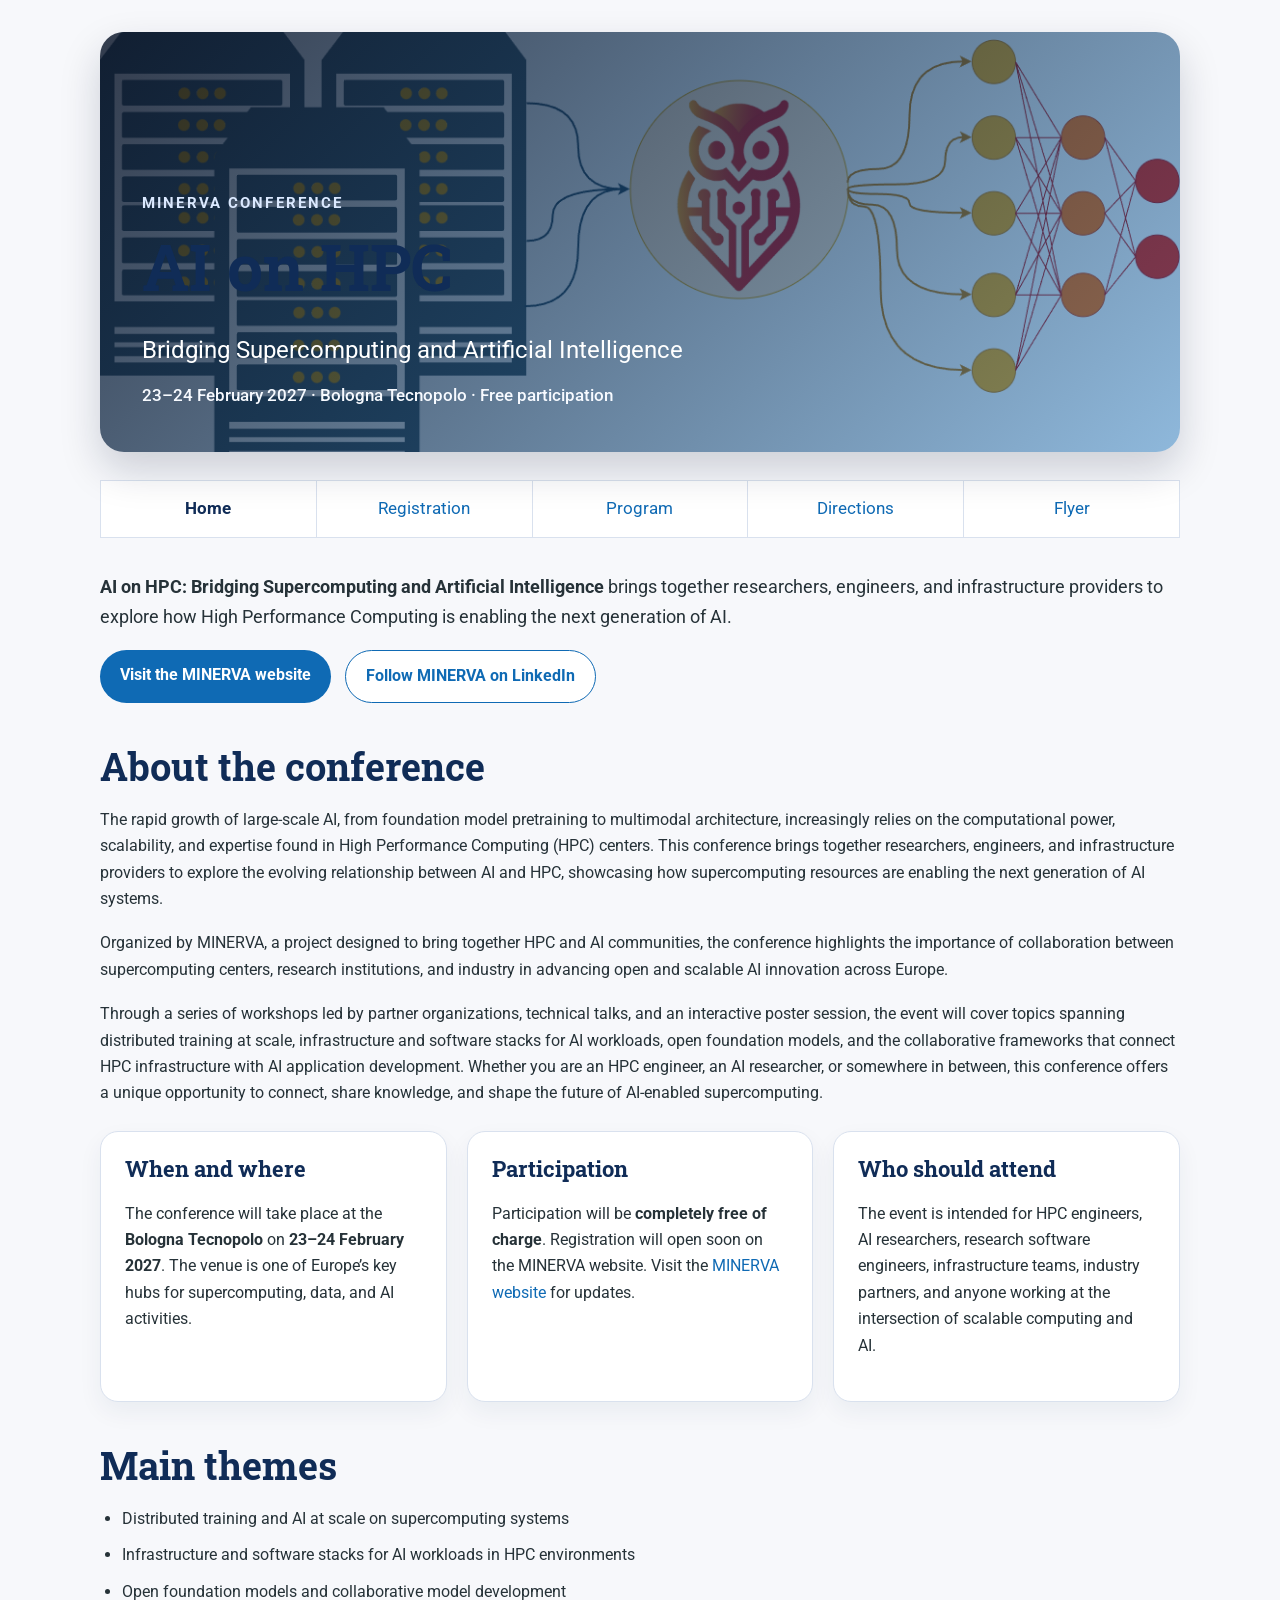
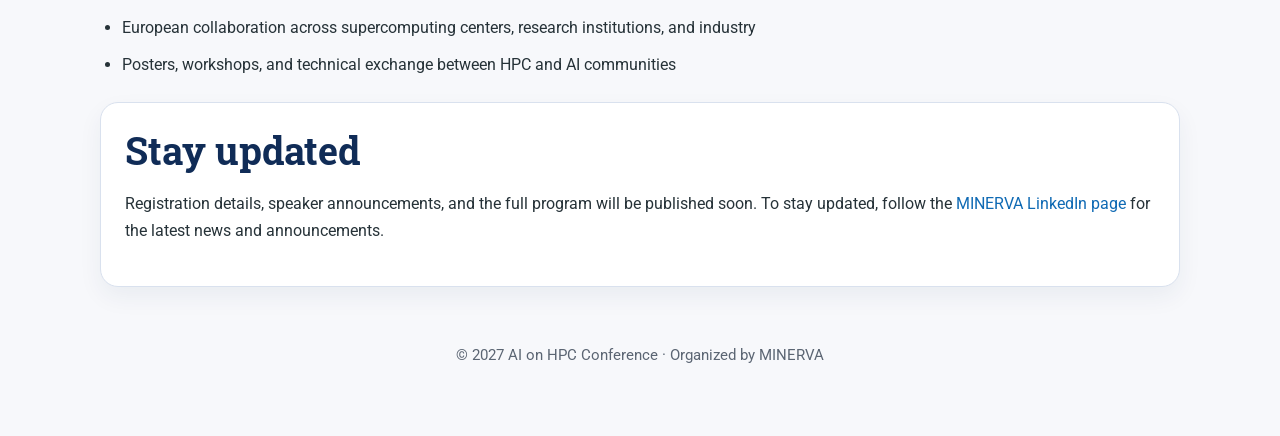
==== index.html @ fa5a1394 "first commit" ====
<!DOCTYPE html>
<html lang="en">
<head>
    <base href=".">
    <meta charset="utf-8">
    <meta name="viewport" content="width=device-width, initial-scale=1">
    <link rel="shortcut icon" type="image/png" href="assets/favicon.png">
    <link rel="stylesheet" type="text/css" media="all" href="assets/main.css">
    <meta name="description" content="AI on HPC: Bridging Supercomputing and Artificial Intelligence, a MINERVA conference at the Bologna Tecnopolo on 23–24 February 2027.">
    <meta name="resource-type" content="document">
    <meta name="distribution" content="global">
    <meta name="keywords" content="AI, HPC, supercomputing, MINERVA, conference, Bologna Tecnopolo">
    <title>AI on HPC: Bridging Supercomputing and Artificial Intelligence</title>
</head>
<body>

    <div class="banner">
        <img src="assets/final.png" alt="AI on HPC conference visual">
        <div class="banner-overlay">
            <p class="eyebrow">MINERVA Conference</p>
            <h1>AI on HPC</h1>
            <p class="tagline">Bridging Supercomputing and Artificial Intelligence</p>
            <p class="banner-meta">23–24 February 2027 · Bologna Tecnopolo · Free participation</p>
        </div>
    </div>

    <table class="navigation" aria-label="Main navigation">
        <tr>
            <td class="navigation">
                <a class="current" title="Conference Home Page" href=".">Home</a>
            </td>
            <td class="navigation">
                <a title="Registration information" href="registration">Registration</a>
            </td>
            <td class="navigation">
                <a title="Conference Program" href="program">Program</a>
            </td>
            <td class="navigation">
                <a title="Directions to the Conference" href="directions">Directions</a>
            </td>
            <td class="navigation">
                <a title="Conference Flyer" href="flyer">Flyer</a>
            </td>
        </tr>
    </table>

    <section class="hero-copy">
        <p class="lead">
            <strong>AI on HPC: Bridging Supercomputing and Artificial Intelligence</strong> brings together researchers,
            engineers, and infrastructure providers to explore how High Performance Computing is enabling the next generation of AI.
        </p>
        <div class="button-row">
            <a class="button" target="_blank" rel="noopener noreferrer" href="https://minerva4ai.eu/">Visit the MINERVA website</a>
            <a class="button button-secondary" target="_blank" rel="noopener noreferrer" href="https://www.linkedin.com/company/minerva-european-support-centre-for-scalable-ai-research-and-deployment/">Follow MINERVA on LinkedIn</a>
        </div>
    </section>

    <section>
        <h2>About the conference</h2>
        <p>
            The rapid growth of large-scale AI, from foundation model pretraining to multimodal architecture,
            increasingly relies on the computational power, scalability, and expertise found in High Performance Computing (HPC) centers.
            This conference brings together researchers, engineers, and infrastructure providers to explore the evolving relationship
            between AI and HPC, showcasing how supercomputing resources are enabling the next generation of AI systems.
        </p>
        <p>
            Organized by MINERVA, a project designed to bring together HPC and AI communities, the conference highlights the importance
            of collaboration between supercomputing centers, research institutions, and industry in advancing open and scalable AI innovation across Europe.
        </p>
        <p>
            Through a series of workshops led by partner organizations, technical talks, and an interactive poster session, the event will cover topics spanning
            distributed training at scale, infrastructure and software stacks for AI workloads, open foundation models, and the collaborative frameworks that connect
            HPC infrastructure with AI application development. Whether you are an HPC engineer, an AI researcher, or somewhere in between, this conference offers
            a unique opportunity to connect, share knowledge, and shape the future of AI-enabled supercomputing.
        </p>
    </section>

    <section class="info-grid">
        <div class="info-card">
            <h3>When and where</h3>
            <p>
                The conference will take place at the <strong>Bologna Tecnopolo</strong> on <strong>23–24 February 2027</strong>.
                The venue is one of Europe&rsquo;s key hubs for supercomputing, data, and AI activities.
            </p>
        </div>
        <div class="info-card">
            <h3>Participation</h3>
            <p>
                Participation will be <strong>completely free of charge</strong>. Registration will open soon on the MINERVA website.
                Visit the <a target="_blank" rel="noopener noreferrer" href="https://minerva4ai.eu/">MINERVA website</a> for updates.
            </p>
        </div>
        <div class="info-card">
            <h3>Who should attend</h3>
            <p>
                The event is intended for HPC engineers, AI researchers, research software engineers, infrastructure teams,
                industry partners, and anyone working at the intersection of scalable computing and AI.
            </p>
        </div>
    </section>

    <section>
        <h2>Main themes</h2>
        <ul>
            <li>Distributed training and AI at scale on supercomputing systems</li>
            <li>Infrastructure and software stacks for AI workloads in HPC environments</li>
            <li>Open foundation models and collaborative model development</li>
            <li>European collaboration across supercomputing centers, research institutions, and industry</li>
            <li>Posters, workshops, and technical exchange between HPC and AI communities</li>
        </ul>
    </section>

    <section class="highlight-box">
        <h2>Stay updated</h2>
        <p>
            Registration details, speaker announcements, and the full program will be published soon.
            To stay updated, follow the
            <a target="_blank" rel="noopener noreferrer" href="https://www.linkedin.com/company/minerva-european-support-centre-for-scalable-ai-research-and-deployment/">MINERVA LinkedIn page</a>
            for the latest news and announcements.
        </p>
    </section>

    <footer>
        &copy; 2027 AI on HPC Conference · Organized by MINERVA
    </footer>

</body>
</html>
---- assets/main.css ----
@import url('https://fonts.googleapis.com/css?family=Roboto:400,500,700%7CRoboto+Slab:400,700');

* {
    box-sizing: border-box;
    margin: 0;
    padding: 0;
}

body {
    background: #f7f8fb;
    color: #263238;
    font-family: 'Roboto', sans-serif;
    font-size: 1rem;
    line-height: 1.65;
    margin: 32px auto 56px auto;
    max-width: 1120px;
    padding: 0 20px;
}

a {
    color: #0f6ab4;
    text-decoration: none;
}

a:hover,
a:focus {
    color: #a72045;
}

a.current {
    color: #102c57;
    font-weight: 700;
}

h1, h2, h3, h4 {
    color: #102c57;
    font-family: 'Roboto Slab', serif;
    line-height: 1.2;
    margin-bottom: 16px;
}

h1 {
    font-size: clamp(2.4rem, 5vw, 4.5rem);
}

h2 {
    font-size: clamp(1.8rem, 3vw, 2.4rem);
    margin-top: 40px;
}

h3 {
    font-size: 1.4rem;
    margin-top: 8px;
}

p,
ul {
    margin: 18px 0;
}

ul {
    padding-left: 22px;
}

li {
    margin: 10px 0;
}

section {
    margin: 24px 0;
}

table {
    border-collapse: collapse;
    width: 100%;
}

.banner {
    border-radius: 24px;
    margin-bottom: 28px;
    min-height: 420px;
    overflow: hidden;
    position: relative;
    box-shadow: 0 18px 40px rgba(10, 24, 51, 0.18);
}

.compact-banner {
    min-height: 320px;
}

.banner img {
    display: block;
    height: 100%;
    left: 0;
    object-fit: cover;
    position: absolute;
    top: 0;
    width: 100%;
}

.banner-overlay {
    background: linear-gradient(135deg, rgba(7, 18, 38, 0.82), rgba(15, 106, 180, 0.45));
    color: #ffffff;
    inset: 0;
    padding: 42px;
    position: absolute;
    display: flex;
    flex-direction: column;
    justify-content: flex-end;
}

.eyebrow {
    color: #dbe9ff;
    font-size: 0.95rem;
    font-weight: 700;
    letter-spacing: 0.14em;
    margin-bottom: 12px;
    text-transform: uppercase;
}

.tagline {
    color: #ffffff;
    font-size: clamp(1.1rem, 2vw, 1.5rem);
    margin: 10px 0 12px 0;
    max-width: 760px;
}

.banner-meta {
    color: #f7faff;
    font-size: 1.05rem;
    font-weight: 500;
    margin: 0;
}

.hero-copy {
    margin-bottom: 28px;
}

.lead {
    font-size: 1.15rem;
    margin-top: 0;
}

table.navigation {
    margin: 0 0 34px 0;
    table-layout: fixed;
}

td.navigation {
    background: #ffffff;
    border: 1px solid #d9e1ee;
    font-size: 1.05rem;
    padding: 14px 10px;
    text-align: center;
}

td.navigation a {
    display: block;
}

.info-grid {
    display: grid;
    gap: 20px;
    grid-template-columns: repeat(3, minmax(0, 1fr));
}

.info-card,
.highlight-box {
    background: #ffffff;
    border: 1px solid #d9e1ee;
    border-radius: 18px;
    box-shadow: 0 10px 24px rgba(16, 44, 87, 0.06);
    padding: 24px;
}

.highlight-box h2,
.highlight-box h3,
.info-card h3 {
    margin-top: 0;
}

.button-row {
    display: flex;
    flex-wrap: wrap;
    gap: 14px;
    margin-top: 18px;
}

.button {
    background: #0f6ab4;
    border-radius: 999px;
    color: #ffffff;
    display: inline-block;
    font-weight: 700;
    padding: 12px 20px;
}

.button:hover,
.button:focus {
    background: #0b568f;
    color: #ffffff;
}

.button-secondary {
    background: #ffffff;
    border: 1px solid #0f6ab4;
    color: #0f6ab4;
}

.button-secondary:hover,
.button-secondary:focus {
    background: #edf5fc;
    color: #0b568f;
}

.program-day table {
    background: #ffffff;
    border: 1px solid #d9e1ee;
    border-radius: 18px;
    overflow: hidden;
}

.program-day tr:not(:last-child) td {
    border-bottom: 1px solid #eef2f7;
}

td.date {
    color: #5b6573;
    font-weight: 700;
    padding: 16px 18px;
    vertical-align: top;
    white-space: nowrap;
    width: 120px;
}

td.title,
td.title-special,
td.abstract {
    padding: 16px 18px;
}

td.title {
    color: #102c57;
    font-family: 'Roboto Slab', serif;
    font-size: 1.15rem;
    font-weight: 700;
}

td.title-special {
    color: #0f6ab4;
    font-family: 'Roboto Slab', serif;
    font-size: 1.08rem;
    font-weight: 700;
}

td.abstract {
    color: #394452;
}

iframe.directions {
    border: none;
    border-radius: 18px;
    display: block;
    height: 420px;
    margin: 24px 0;
    width: 100%;
}

table.flyers {
    margin: 24px 0;
}

td.flyer {
    background: #ffffff;
    border: 1px solid #d9e1ee;
    border-radius: 18px;
    padding: 18px;
}

.single-flyer {
    max-width: 900px;
}

td.flyer img {
    border-radius: 12px;
    display: block;
}

footer {
    color: #5b6573;
    font-size: 0.95rem;
    margin-top: 56px;
    padding-bottom: 12px;
    text-align: center;
}

@media (max-width: 900px) {
    body {
        margin: 18px auto 40px auto;
        padding: 0 14px;
    }

    .banner,
    .compact-banner {
        min-height: 280px;
    }

    .banner-overlay {
        padding: 24px;
    }

    table.navigation,
    table.navigation tbody,
    table.navigation tr {
        display: block;
    }

    td.navigation {
        display: block;
        width: 100%;
    }

    .info-grid {
        grid-template-columns: 1fr;
    }

    td.date,
    td.title,
    td.title-special,
    td.abstract {
        display: block;
        width: 100%;
    }

    td.date {
        border-bottom: none;
        padding-bottom: 0;
    }

    iframe.directions {
        height: 320px;
    }
}
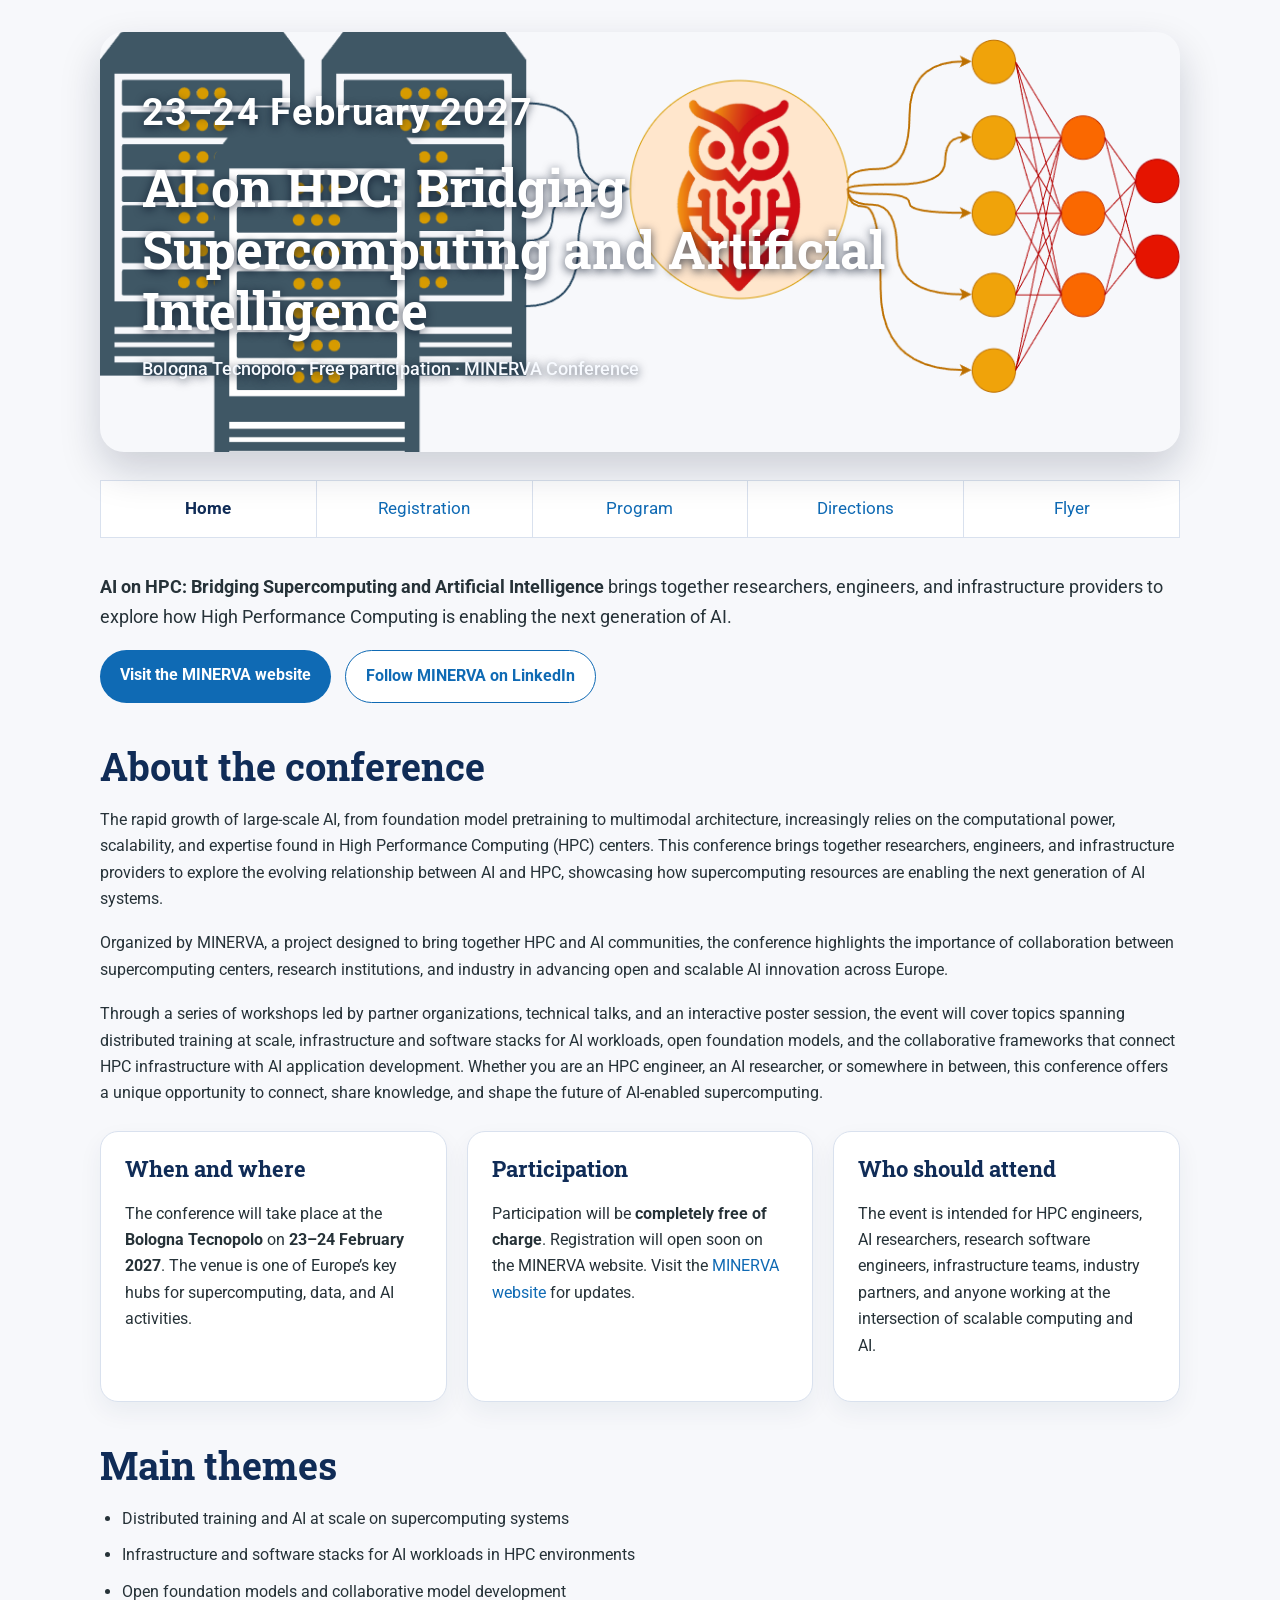
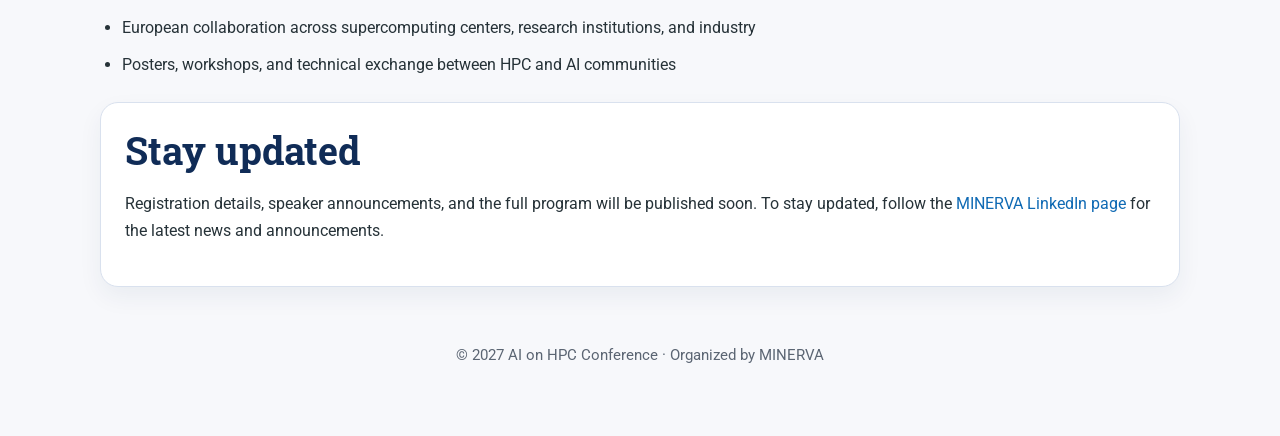
==== commit 0ed786a1: "banner update" ====
--- a/index.html
+++ b/index.html
@@ -14,13 +14,12 @@
 </head>
 <body>
 
-    <div class="banner">
+    <div class="banner banner-home">
         <img src="assets/final.png" alt="AI on HPC conference visual">
         <div class="banner-overlay">
-            <p class="eyebrow">MINERVA Conference</p>
-            <h1>AI on HPC</h1>
-            <p class="tagline">Bridging Supercomputing and Artificial Intelligence</p>
-            <p class="banner-meta">23–24 February 2027 · Bologna Tecnopolo · Free participation</p>
+            <p class="banner-date">23–24 February 2027</p>
+            <h1>AI on HPC: Bridging Supercomputing and Artificial Intelligence</h1>
+            <p class="banner-meta">Bologna Tecnopolo · Free participation · MINERVA Conference</p>
         </div>
     </div>
 
--- a/assets/main.css
+++ b/assets/main.css
@@ -109,6 +109,36 @@
     justify-content: flex-end;
 }
 
+.banner-overlay h1 {
+    color: #ffffff;
+    margin-bottom: 12px;
+}
+
+.banner-home .banner-overlay {
+    background: none;
+    justify-content: flex-start;
+    padding-top: 48px;
+}
+
+.banner-home .banner-overlay h1,
+.banner-home .banner-date,
+.banner-home .banner-meta {
+    max-width: 820px;
+    text-shadow: 0 2px 10px rgba(7, 18, 38, 0.75);
+}
+
+.banner-home .banner-overlay h1 {
+    font-size: clamp(2.2rem, 4vw, 3.8rem);
+}
+
+.banner-date {
+    color: #ffffff;
+    font-size: clamp(1.6rem, 3vw, 2.4rem);
+    font-weight: 700;
+    letter-spacing: 0.03em;
+    margin: 0 0 14px 0;
+}
+
 .eyebrow {
     color: #dbe9ff;
     font-size: 0.95rem;
@@ -130,6 +160,10 @@
     font-size: 1.05rem;
     font-weight: 500;
     margin: 0;
+}
+
+.banner-home .banner-meta {
+    font-size: 1.15rem;
 }
 
 .hero-copy {
@@ -309,6 +343,10 @@
         padding: 24px;
     }
 
+    .banner-home .banner-overlay {
+        padding-top: 30px;
+    }
+
     table.navigation,
     table.navigation tbody,
     table.navigation tr {
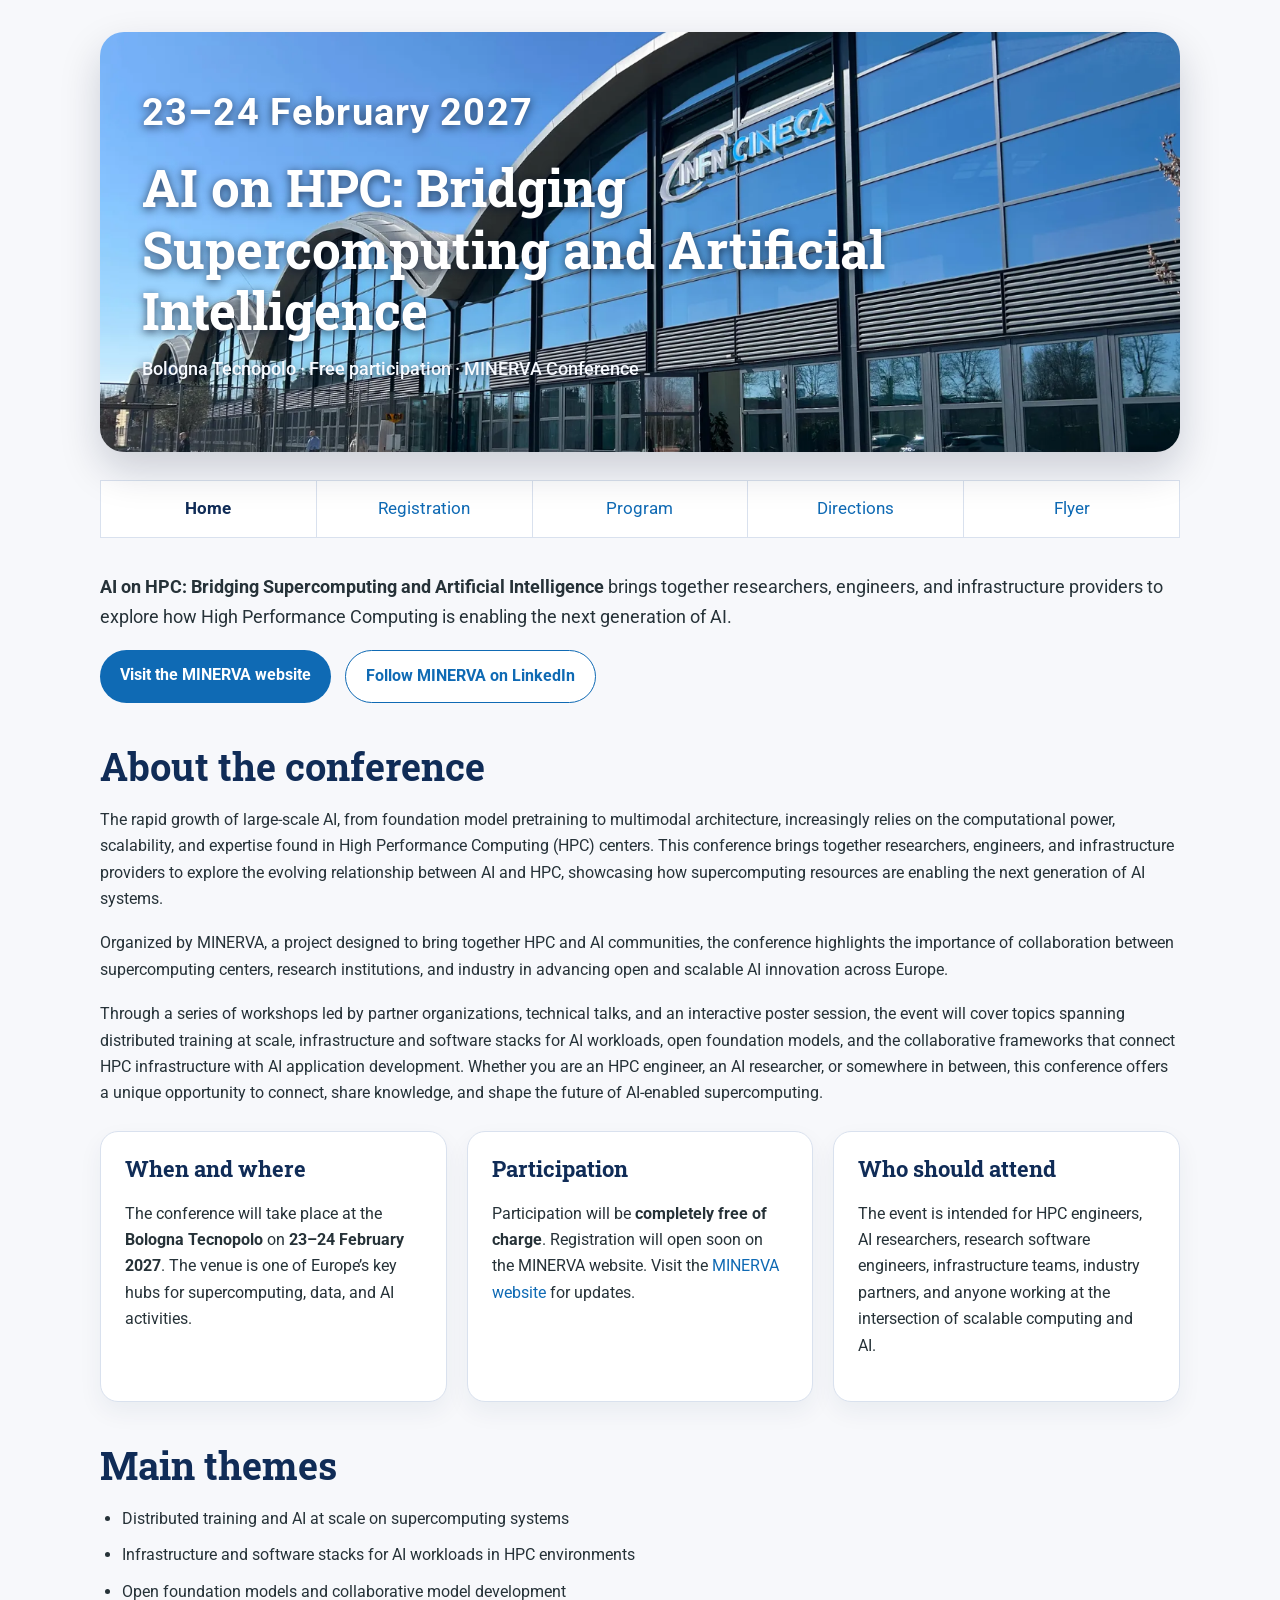
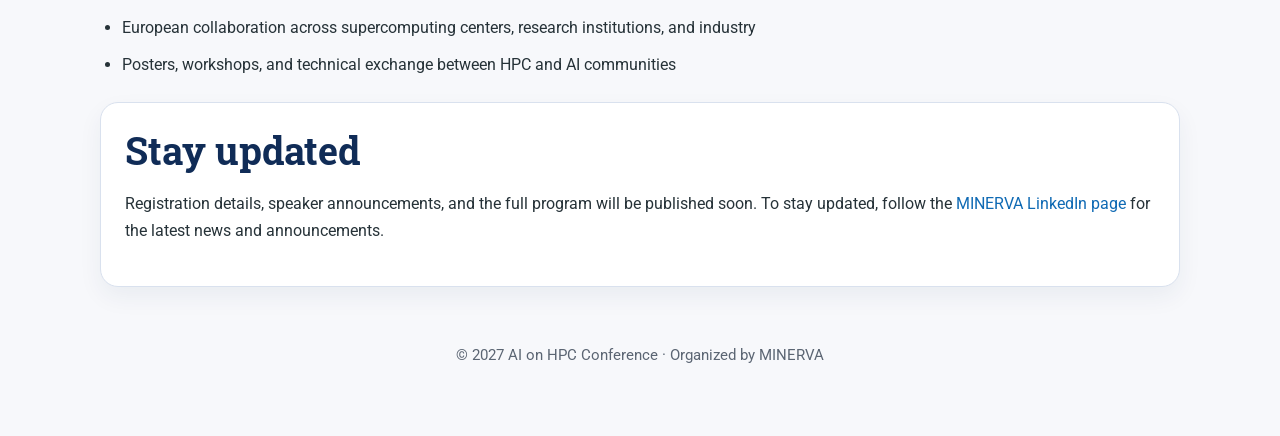
==== commit 91f975f6: "update image" ====
--- a/index.html
+++ b/index.html
@@ -15,7 +15,7 @@
 <body>
 
     <div class="banner banner-home">
-        <img src="assets/final.png" alt="AI on HPC conference visual">
+        <img src="assets/banner-screenshot.png" alt="AI on HPC conference visual">
         <div class="banner-overlay">
             <p class="banner-date">23–24 February 2027</p>
             <h1>AI on HPC: Bridging Supercomputing and Artificial Intelligence</h1>
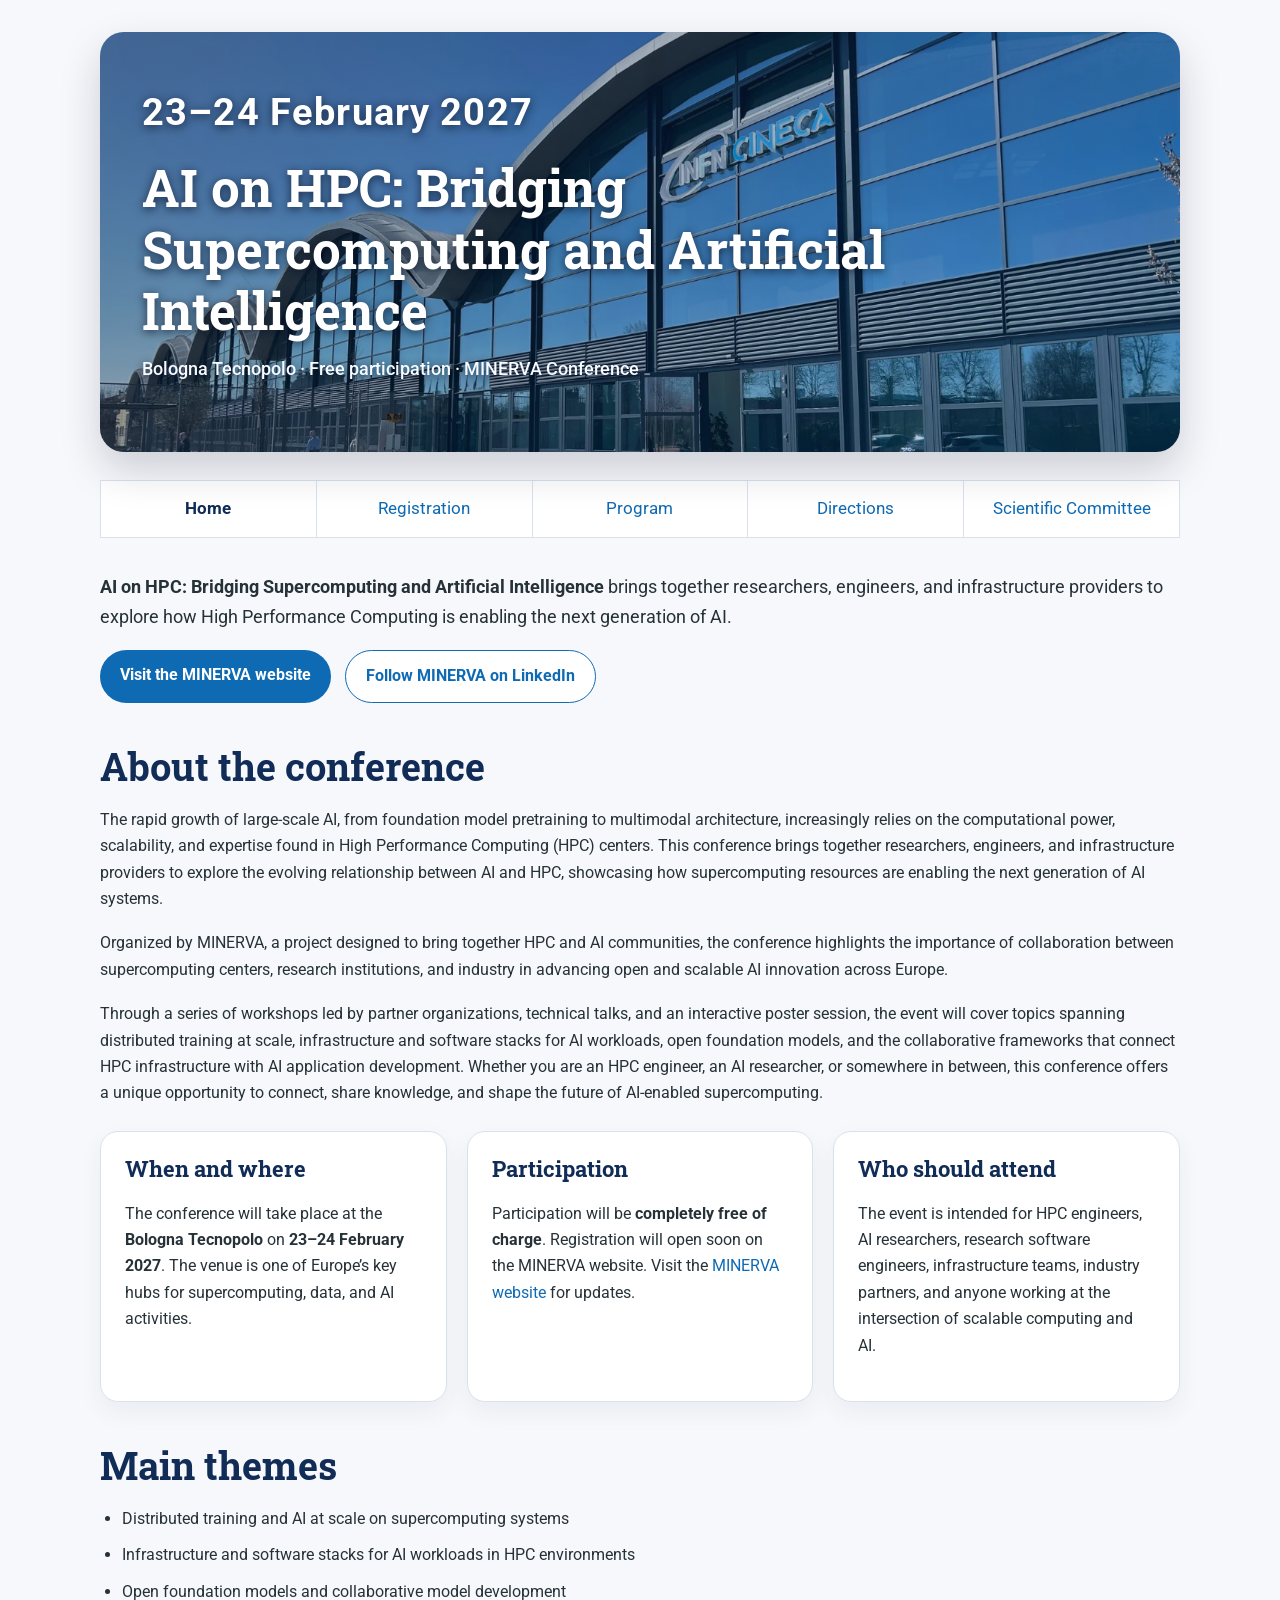
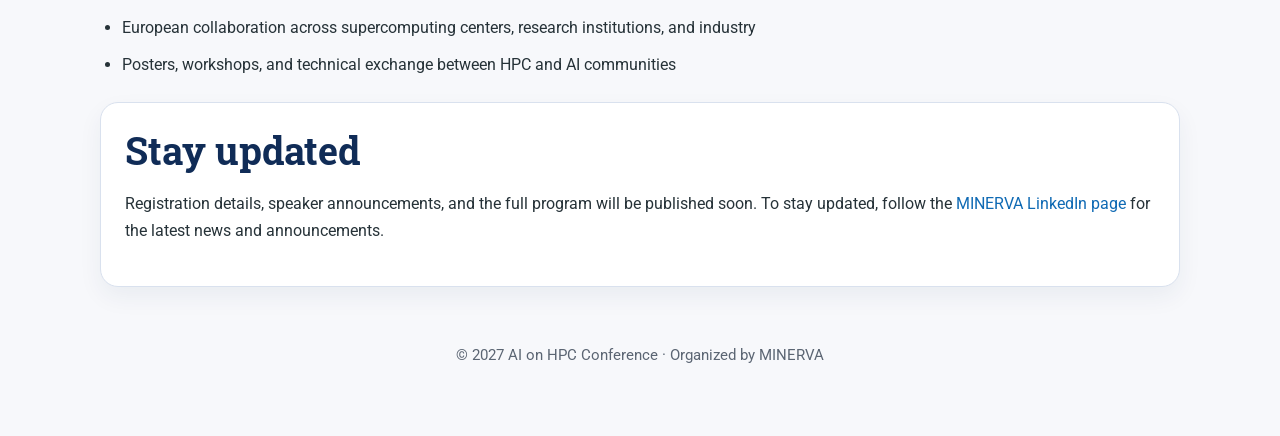
==== commit f650b9c6: "update" ====
--- a/index.html
+++ b/index.html
@@ -38,7 +38,7 @@
                 <a title="Directions to the Conference" href="directions">Directions</a>
             </td>
             <td class="navigation">
-                <a title="Conference Flyer" href="flyer">Flyer</a>
+                <a title="Scientific Committee" href="flyer">Scientific Committee</a>
             </td>
         </tr>
     </table>
--- a/assets/main.css
+++ b/assets/main.css
@@ -115,7 +115,7 @@
 }
 
 .banner-home .banner-overlay {
-    background: none;
+    background: linear-gradient(135deg, rgba(7, 18, 38, 0.48), rgba(15, 106, 180, 0.22));
     justify-content: flex-start;
     padding-top: 48px;
 }
@@ -320,6 +320,61 @@
     display: block;
 }
 
+.committee-grid {
+    display: grid;
+    gap: 24px;
+    grid-template-columns: repeat(2, minmax(0, 1fr));
+    margin: 24px 0;
+}
+
+.committee-card {
+    background: #ffffff;
+    border: 1px solid #d9e1ee;
+    border-radius: 18px;
+    box-shadow: 0 10px 24px rgba(16, 44, 87, 0.06);
+    padding: 24px;
+}
+
+.committee-card h3 {
+    margin-top: 0;
+    margin-bottom: 8px;
+}
+
+.committee-photo {
+    aspect-ratio: 1 / 1;
+    border-radius: 16px;
+    display: block;
+    margin-bottom: 18px;
+    object-fit: cover;
+    width: 150px;
+}
+
+.committee-photo-placeholder {
+    align-items: center;
+    background: linear-gradient(135deg, #dfe8f6, #edf3fb);
+    color: #5b6573;
+    display: flex;
+    font-family: 'Roboto Slab', serif;
+    font-size: 2rem;
+    font-weight: 700;
+    justify-content: center;
+}
+
+.committee-role {
+    color: #0f6ab4;
+    font-weight: 700;
+    margin: 0 0 12px 0;
+}
+
+.committee-bio {
+    margin: 0;
+}
+
+.committee-bio-placeholder {
+    color: #5b6573;
+    font-style: italic;
+}
+
 footer {
     color: #5b6573;
     font-size: 0.95rem;
@@ -358,7 +413,8 @@
         width: 100%;
     }
 
-    .info-grid {
+    .info-grid,
+    .committee-grid {
         grid-template-columns: 1fr;
     }
 
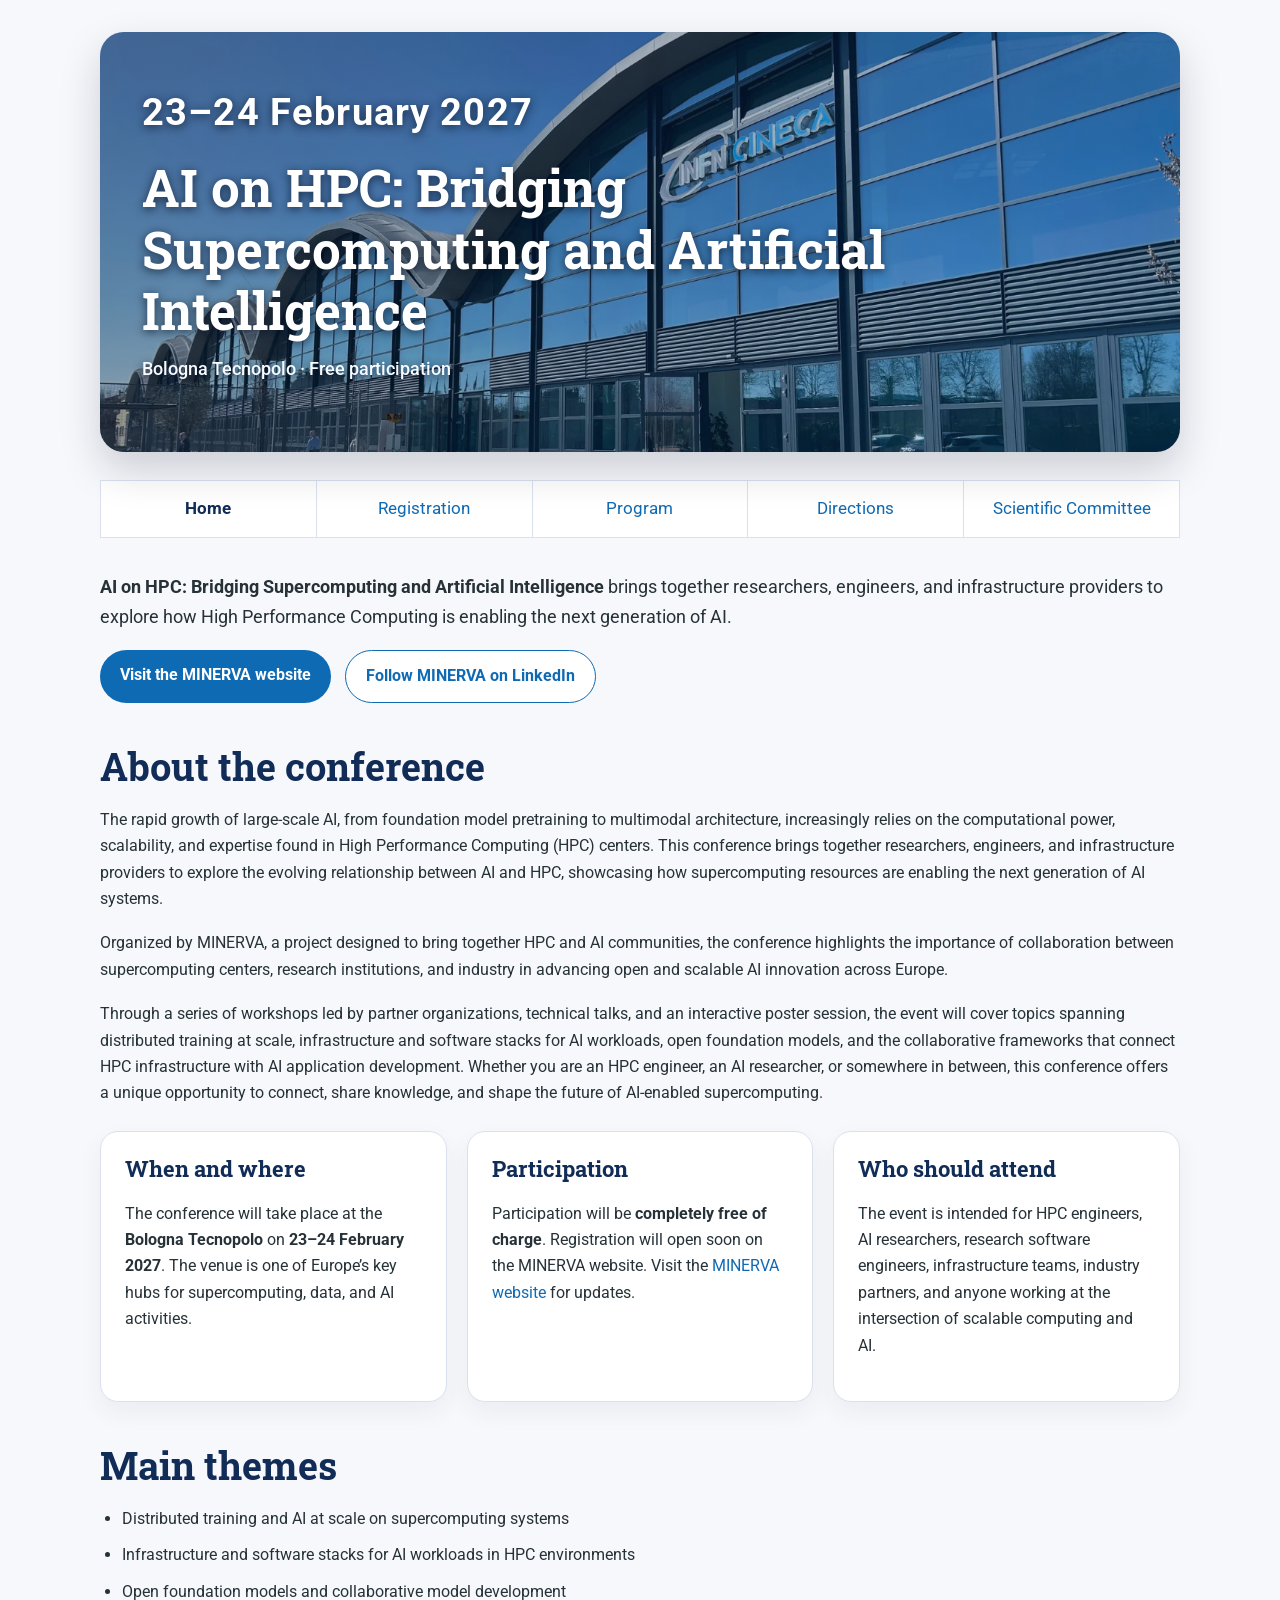
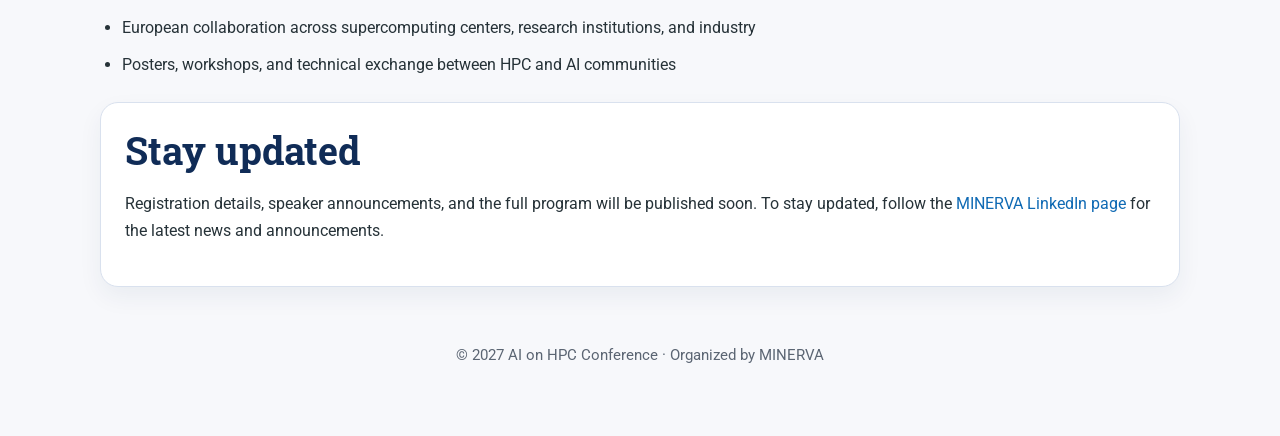
==== commit b5a59604: "update" ====
--- a/index.html
+++ b/index.html
@@ -19,7 +19,7 @@
         <div class="banner-overlay">
             <p class="banner-date">23–24 February 2027</p>
             <h1>AI on HPC: Bridging Supercomputing and Artificial Intelligence</h1>
-            <p class="banner-meta">Bologna Tecnopolo · Free participation · MINERVA Conference</p>
+            <p class="banner-meta">Bologna Tecnopolo · Free participation</p>
         </div>
     </div>
 
--- a/assets/main.css
+++ b/assets/main.css
@@ -109,7 +109,9 @@
     justify-content: flex-end;
 }
 
-.banner-overlay h1 {
+.banner-overlay h1,
+.banner-overlay h2,
+.banner-overlay h3 {
     color: #ffffff;
     margin-bottom: 12px;
 }
@@ -322,7 +324,7 @@
 
 .committee-grid {
     display: grid;
-    gap: 24px;
+    gap: 20px;
     grid-template-columns: repeat(2, minmax(0, 1fr));
     margin: 24px 0;
 }
@@ -332,7 +334,7 @@
     border: 1px solid #d9e1ee;
     border-radius: 18px;
     box-shadow: 0 10px 24px rgba(16, 44, 87, 0.06);
-    padding: 24px;
+    padding: 20px;
 }
 
 .committee-card h3 {
@@ -344,9 +346,10 @@
     aspect-ratio: 1 / 1;
     border-radius: 16px;
     display: block;
-    margin-bottom: 18px;
+    height: 120px;
+    margin: 0 auto 18px auto;
     object-fit: cover;
-    width: 150px;
+    width: 120px;
 }
 
 .committee-photo-placeholder {
@@ -413,7 +416,10 @@
         width: 100%;
     }
 
-    .info-grid,
+    .info-grid {
+        grid-template-columns: 1fr;
+    }
+
     .committee-grid {
         grid-template-columns: 1fr;
     }
